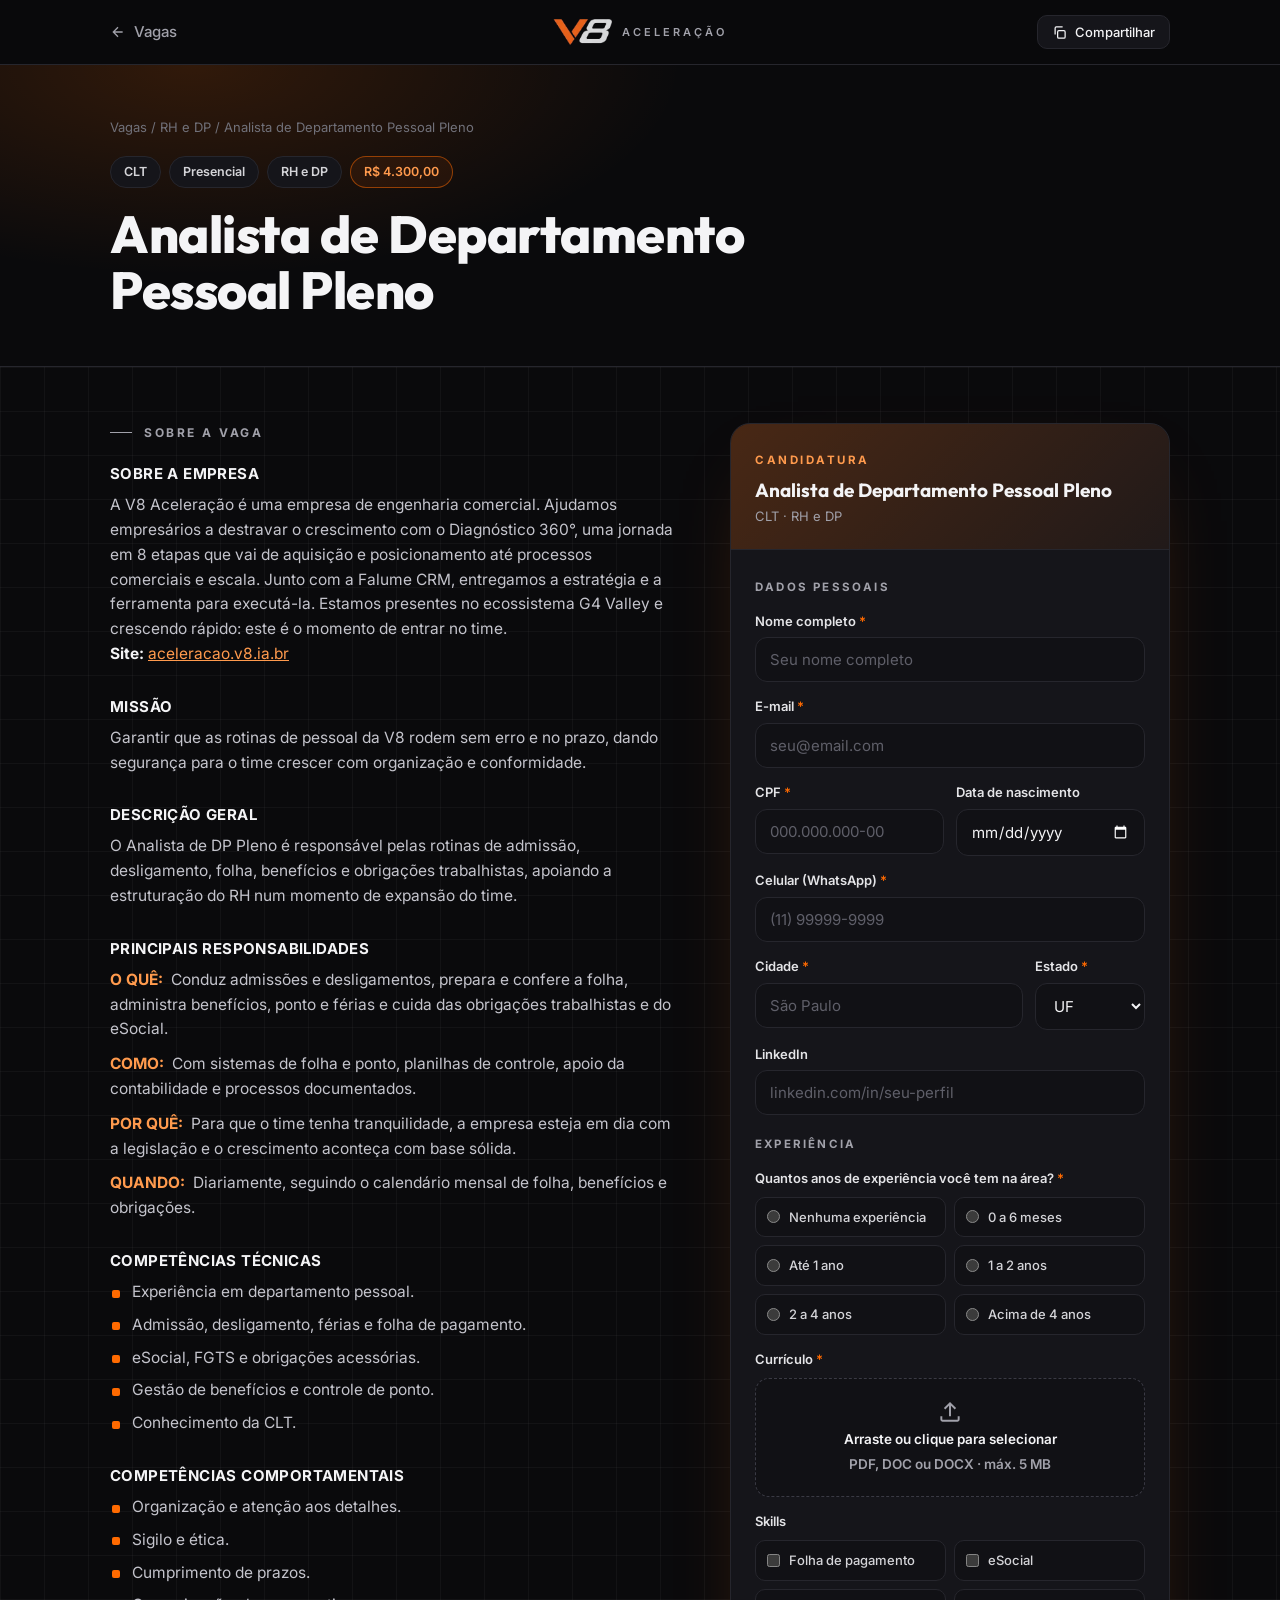
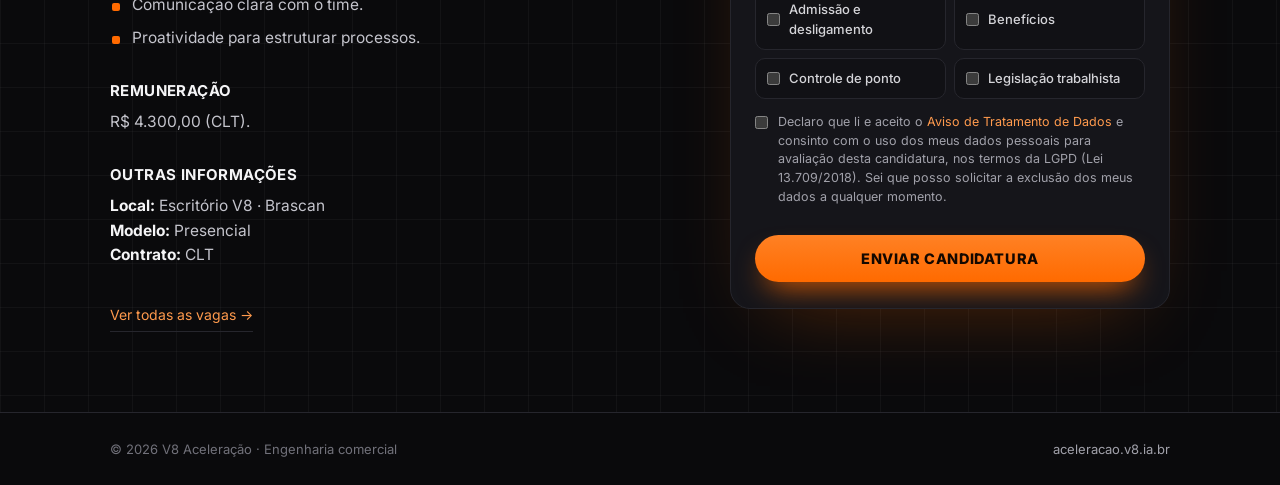
==== analista-dp/index.html @ d7477fa3 "8 vagas, busca e filtro por área Co-Authored-By: Claude Opus 5.5 <noreply@anthropic.com> Claude-Sess" ====
<!doctype html>
<html lang="pt-BR">
<head>
<meta charset="utf-8">
<meta name="viewport" content="width=device-width,initial-scale=1">
<title>Analista de Departamento Pessoal Pleno · Vagas V8</title>
<meta name="description" content="Cuide das rotinas de pessoal de um time que está crescendo rápido.">
<meta property="og:type" content="website">
<meta property="og:title" content="Analista de Departamento Pessoal Pleno · Vagas V8">
<meta property="og:description" content="Cuide das rotinas de pessoal de um time que está crescendo rápido.">
<meta property="og:url" content="https://vagas.v8.ia.br/analista-dp/">
<meta property="og:image" content="https://vagas.v8.ia.br/assets/v8-logo.png">
<link rel="canonical" href="https://vagas.v8.ia.br/analista-dp/">
<meta name="theme-color" content="#0a0a0c">
<link rel="icon" href="/assets/v8-logo.png">
<link rel="preconnect" href="https://fonts.googleapis.com"><link rel="preconnect" href="https://fonts.gstatic.com" crossorigin>
<link href="https://fonts.googleapis.com/css2?family=Outfit:wght@500;600;700;800&family=Inter:wght@400;500;600;700&display=swap" rel="stylesheet">
<link rel="stylesheet" href="/assets/vagas.css">
</head>
<body>
<header class="top"><div class="wrap">
  <a class="back" href="/" id="back"><svg width="16" height="16" viewBox="0 0 24 24" fill="none" stroke="currentColor" stroke-width="2"><path d="M19 12H5M12 19l-7-7 7-7"/></svg>Vagas</a>
  <a class="brand" href="https://aceleracao.v8.ia.br/"><img src="/assets/v8-logo.png" alt="V8"><span>ACELERAÇÃO</span></a>
  <button class="share" id="share" type="button"><svg width="15" height="15" viewBox="0 0 24 24" fill="none" stroke="currentColor" stroke-width="2"><rect x="9" y="9" width="12" height="12" rx="2"/><path d="M5 15V5a2 2 0 0 1 2-2h10"/></svg><span>Compartilhar</span></button>
</div></header>

<div id="app"></div>

<footer><div class="wrap"><span>© <span id="yr"></span> V8 Aceleração · Engenharia comercial</span><a href="https://aceleracao.v8.ia.br/">aceleracao.v8.ia.br</a></div></footer>

<div class="modal" id="lgpdModal" role="dialog" aria-modal="true"><div>
  <h3>Aviso de tratamento de dados</h3>
  <p>A V8 Aceleração usa os dados informados neste formulário (nome, e-mail, CPF, data de nascimento, celular, cidade, estado, experiência, habilidades e currículo) exclusivamente para avaliar sua candidatura e entrar em contato sobre o processo seletivo.</p>
  <p>Os dados ficam armazenados em ambiente seguro, com acesso restrito ao time responsável pela seleção, e não são compartilhados com terceiros.</p>
  <p>Você pode pedir acesso, correção ou exclusão dos seus dados a qualquer momento, nos termos da LGPD (Lei 13.709/2018).</p>
  <button type="button" id="lgpdClose">Entendi</button>
</div></div>
<div class="toast" id="toast"></div>

<script>window.VAGA_SLUG = "analista-dp"</script>
<script src="/assets/vagas-data.js"></script>
<script src="/assets/vagas.js"></script>
</body>
</html>
---- assets/vagas.css ----
:root{color-scheme:dark;--bg:#0a0a0c;--bg2:#111115;--card:#15151a;--line:#26262d;--tx:#f4f4f6;--mu:#a1a1aa;--fa:#71717a;--or:#ff6a00;--or2:#ff9a4d;--err:#f87171;--ok:#34d399}
*{box-sizing:border-box;margin:0;padding:0}
html{scroll-behavior:smooth}
body{background:var(--bg);color:var(--tx);font:16px/1.6 Inter,system-ui,sans-serif;-webkit-font-smoothing:antialiased}
a{color:inherit}
.wrap{max-width:1100px;margin:0 auto;padding:0 20px}
.grid-bg{background-image:linear-gradient(rgba(255,255,255,.035) 1px,transparent 1px),linear-gradient(90deg,rgba(255,255,255,.035) 1px,transparent 1px);background-size:44px 44px}
header.top{position:sticky;top:0;z-index:20;background:rgba(10,10,12,.85);backdrop-filter:blur(12px);border-bottom:1px solid var(--line)}
header.top .wrap{display:grid;grid-template-columns:1fr auto 1fr;align-items:center;height:64px}
.back{display:inline-flex;gap:8px;align-items:center;text-decoration:none;color:var(--mu);font-size:15px;font-weight:500}
.back:hover{color:var(--tx)}
.brand{display:flex;align-items:center;gap:10px;text-decoration:none}
.brand img{height:26px}
.brand span{font:600 11px Inter;letter-spacing:3px;color:var(--mu)}
.share{justify-self:end;display:inline-flex;gap:8px;align-items:center;background:var(--card);border:1px solid var(--line);color:var(--tx);border-radius:10px;padding:8px 14px;font:500 13px Inter;cursor:pointer}
.share:hover{border-color:var(--or)}
.hero{border-bottom:1px solid var(--line);background:radial-gradient(700px 300px at 15% 0%,rgba(255,106,0,.16),transparent 70%)}
.hero .wrap{padding-top:52px;padding-bottom:48px}
.crumb{font-size:13px;color:var(--fa);margin-bottom:18px}
.crumb a{text-decoration:none}.crumb a:hover{color:var(--tx)}
.chips{display:flex;flex-wrap:wrap;gap:8px;margin-bottom:18px}
.chip{border:1px solid var(--line);background:var(--card);border-radius:999px;padding:5px 13px;font-size:12.5px;font-weight:600;color:#d4d4d8}
.chip.o{border-color:rgba(255,106,0,.5);color:var(--or2);background:rgba(255,106,0,.08)}
h1{font:800 clamp(32px,5vw,52px)/1.08 Outfit,sans-serif;letter-spacing:-.5px;max-width:760px}
h1 em{font-style:normal;color:var(--or)}
.main .wrap{display:grid;grid-template-columns:1fr 440px;gap:56px;padding-top:56px;padding-bottom:80px;align-items:start}
.eyebrow{display:flex;align-items:center;gap:12px;font-size:12px;font-weight:700;letter-spacing:2.5px;text-transform:uppercase;color:var(--mu);margin-bottom:22px}
.eyebrow:before{content:"";width:22px;height:1px;background:var(--mu)}
.desc h3{font:700 15px Inter;letter-spacing:.4px;text-transform:uppercase;color:var(--tx);margin:30px 0 10px}
.desc h3:first-of-type{margin-top:0}
.desc p,.desc li{color:#c4c4cc;font-size:15.5px}
.desc ul{list-style:none;display:grid;gap:8px}
.desc li{position:relative;padding-left:22px}
.desc li:before{content:"";position:absolute;left:2px;top:.62em;width:8px;height:8px;border-radius:2px;background:var(--or)}
.desc .w{display:grid;gap:10px}
.desc .w p b{color:var(--or2);font-weight:700;margin-right:4px}
.desc a{color:var(--or2)}
.more{display:inline-flex;margin-top:36px;gap:8px;align-items:center;color:var(--mu);font-size:14px;text-decoration:none;border-bottom:1px solid var(--line);padding-bottom:4px}
.more:hover{color:var(--tx)}
/* form */
.apply{position:sticky;top:88px;background:var(--card);border:1px solid var(--line);border-radius:20px;overflow:hidden;box-shadow:0 30px 80px -40px rgba(255,106,0,.35)}
.apply-h{padding:22px 24px;background:linear-gradient(135deg,rgba(255,106,0,.22),rgba(255,106,0,.05));border-bottom:1px solid var(--line)}
.apply-h small{font-size:11.5px;font-weight:700;letter-spacing:2.5px;color:var(--or2)}
.apply-h h2{font:700 19px/1.3 Outfit;margin:6px 0 4px}
.apply-h p{font-size:13px;color:var(--mu)}
form{padding:22px 24px 26px;display:grid;gap:14px}
.sec{font-size:11.5px;font-weight:700;letter-spacing:2.2px;text-transform:uppercase;color:var(--mu);margin-top:6px}
label.f{display:block;font-size:13px;font-weight:600;color:#e4e4e7}
label.f>input,label.f>select{margin-top:6px}
label.f>.opts,label.f>.drop{margin-top:8px}
label.f i{color:var(--or);font-style:normal}
input[type=text],input[type=email],input[type=tel],input[type=date],input[type=url],select{width:100%;background:var(--bg2);border:1px solid var(--line);border-radius:12px;color:var(--tx);font:15px Inter;padding:12px 14px;outline:none;transition:border-color .15s}
input:focus,select:focus{border-color:var(--or)}
input::placeholder{color:#5f5f69}
.row{display:grid;grid-template-columns:1fr 1fr;gap:12px}
.row.c{grid-template-columns:1fr 110px}
.opts{display:grid;grid-template-columns:1fr 1fr;gap:8px}
.opt{display:flex;align-items:center;gap:9px;background:var(--bg2);border:1px solid var(--line);border-radius:10px;padding:9px 11px;font-size:13px;font-weight:500;color:#d4d4d8;cursor:pointer}
.opt:has(input:checked){border-color:var(--or);background:rgba(255,106,0,.1);color:var(--tx)}
.opt input{accent-color:var(--or)}
.drop{display:grid;place-items:center;text-align:center;gap:4px;border:1.5px dashed #3a3a44;border-radius:14px;padding:20px;cursor:pointer;background:var(--bg2);font-size:13.5px;color:var(--mu)}
.drop b{color:var(--tx);font-weight:600}
.drop.on{border-color:var(--or);background:rgba(255,106,0,.07)}
.drop.has b{color:var(--or2)}
.drop input{display:none}
.lgpd{display:flex;align-items:flex-start;gap:10px;font-size:12.5px;line-height:1.5;color:var(--mu);cursor:pointer}
.lgpd input{margin-top:3px;accent-color:var(--or);flex-shrink:0}
.lgpd a{color:var(--or2);cursor:pointer}
.err{font-size:12.5px;color:var(--err);min-height:0}
button.go{background:linear-gradient(180deg,#ff8124,var(--or));color:#140800;border:0;border-radius:999px;padding:15px;font:800 14.5px Inter;letter-spacing:.6px;text-transform:uppercase;cursor:pointer;box-shadow:0 14px 30px -12px var(--or)}
button.go:disabled{opacity:.6;cursor:wait}
.done{padding:40px 26px;text-align:center;display:none}
.done .ic{width:58px;height:58px;border-radius:50%;background:rgba(52,211,153,.12);display:grid;place-items:center;margin:0 auto 14px;color:var(--ok)}
.done h3{font:700 22px Outfit;margin-bottom:6px}
.done p{color:var(--mu);font-size:14.5px}
.lead{max-width:640px;color:#c4c4cc;font-size:17px;margin-top:16px}
.main .wrap.one{display:block}
.wrap.one>*{max-width:960px}
.lhead{display:flex;justify-content:space-between;align-items:center;gap:16px;margin-bottom:18px;flex-wrap:wrap}
.lhead h2{font:700 22px Outfit}.lhead h2 span{color:var(--mu);font:500 15px Inter}
.search{display:flex;align-items:center;gap:8px;background:var(--card);border:1px solid var(--line);border-radius:12px;padding:0 12px;color:var(--mu);width:280px;max-width:100%}
.search:focus-within{border-color:var(--or)}
.search input{background:none;border:0;outline:none;color:var(--tx);font:14px Inter;padding:11px 0;width:100%}
.filters{display:flex;gap:8px;flex-wrap:wrap;margin-bottom:20px}
.flt{background:var(--card);border:1px solid var(--line);color:#d4d4d8;border-radius:999px;padding:8px 15px;font:600 12.5px Inter;letter-spacing:.3px;cursor:pointer}
.flt:hover{border-color:#44444d}
.flt.on{border-color:var(--or);color:#140800;background:var(--or)}
.list{display:grid;gap:10px}
.vrow{display:grid;grid-template-columns:auto 1fr auto;gap:18px;align-items:center;background:var(--card);border:1px solid var(--line);border-radius:16px;padding:18px 22px;text-decoration:none;transition:border-color .15s,transform .15s}
.vrow:hover{border-color:var(--or);transform:translateY(-1px)}
.vrow:hover .arr{color:var(--or);transform:translateX(3px)}
.ico{width:42px;height:42px;border-radius:12px;display:grid;place-items:center;background:rgba(255,106,0,.1);border:1px solid rgba(255,106,0,.3);color:var(--or2)}
.vt{display:flex;align-items:center;gap:8px;flex-wrap:wrap}
.vt h3{font:700 17px/1.3 Outfit;margin-right:4px}
.tag{font-size:11px;font-weight:600;border:1px solid var(--line);background:var(--bg2);border-radius:6px;padding:2px 7px;color:#d4d4d8}
.vm{font-size:12.5px;color:var(--mu);margin-top:4px;letter-spacing:.3px}.vm i{font-style:normal;margin:0 4px}.vm b{color:var(--or2);font-weight:600}
.vb p{font-size:13.5px;color:#8b8b95;margin-top:4px}
.arr{color:var(--mu);transition:transform .15s,color .15s}
.empty{display:none;text-align:center;color:var(--mu);padding:30px 0}
.talent{margin-top:28px;border:1px dashed #3a3a44;border-radius:18px;padding:22px 26px}
.talent h3{font:700 18px Outfit;margin-bottom:4px}.talent p{color:var(--mu);font-size:14.5px}.talent a{color:var(--or2)}
@media(max-width:640px){.vrow{grid-template-columns:1fr auto;padding:16px}.ico{display:none}.search{width:100%}}
.modal{position:fixed;inset:0;background:rgba(0,0,0,.7);display:none;place-items:center;padding:20px;z-index:50}
.modal.on{display:grid}
.modal div{max-width:560px;background:var(--card);border:1px solid var(--line);border-radius:18px;padding:26px;font-size:14px;color:#c4c4cc;max-height:85vh;overflow:auto}
.modal h3{font:700 19px Outfit;color:var(--tx);margin-bottom:12px}
.modal p{margin-bottom:10px}
.modal button{margin-top:6px;background:var(--or);border:0;border-radius:10px;padding:10px 18px;font-weight:700;cursor:pointer}
footer{border-top:1px solid var(--line);padding:26px 0;font-size:13px;color:var(--fa)}
footer .wrap{display:flex;justify-content:space-between;gap:12px;flex-wrap:wrap}
footer a{text-decoration:none;color:var(--mu)}
.toast{position:fixed;left:50%;bottom:24px;transform:translateX(-50%);background:#222;border:1px solid var(--line);padding:10px 16px;border-radius:10px;font-size:13.5px;opacity:0;transition:opacity .2s;pointer-events:none}
.toast.on{opacity:1}
@media(max-width:900px){.main .wrap{grid-template-columns:1fr;gap:40px;padding-top:40px}.apply{position:static}}
@media(max-width:520px){.brand span{display:none}.share span{display:none}.row,.opts{grid-template-columns:1fr}.row.c{grid-template-columns:1fr 96px}form,.apply-h{padding-left:18px;padding-right:18px}}
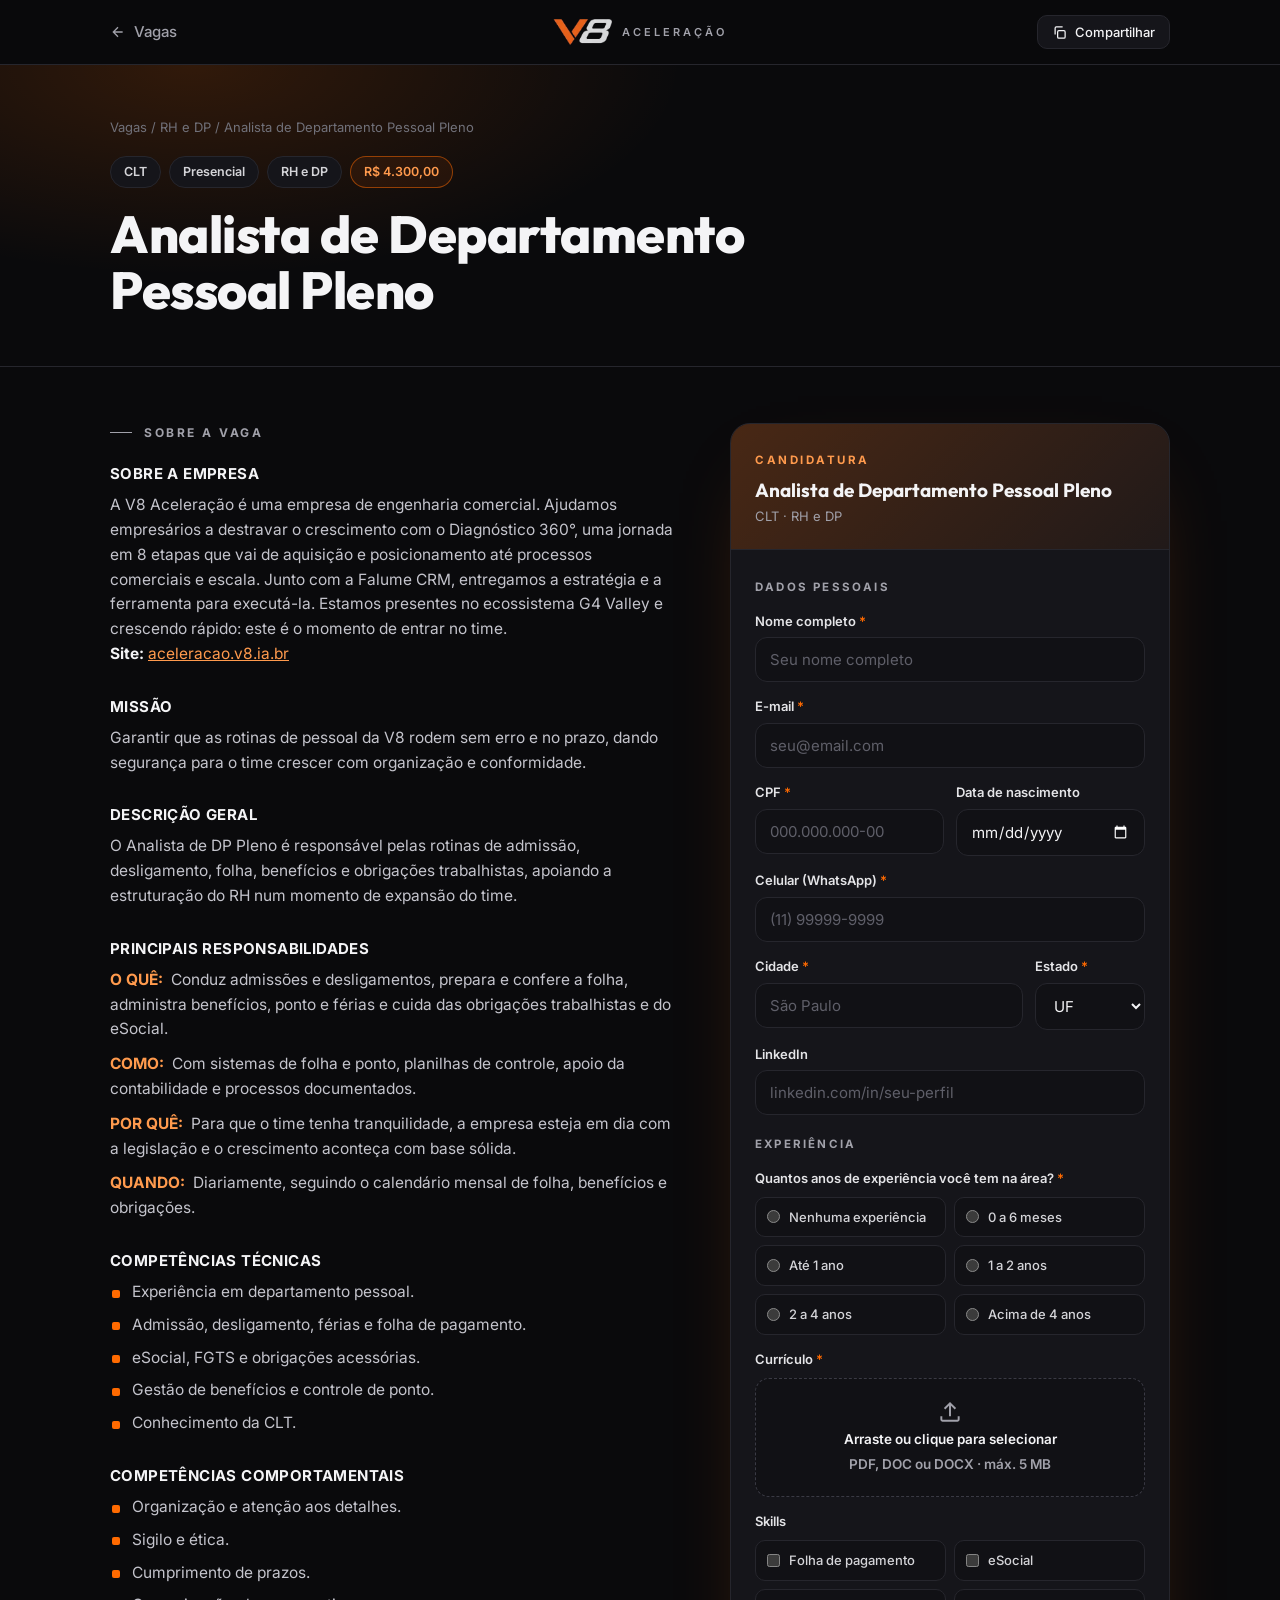
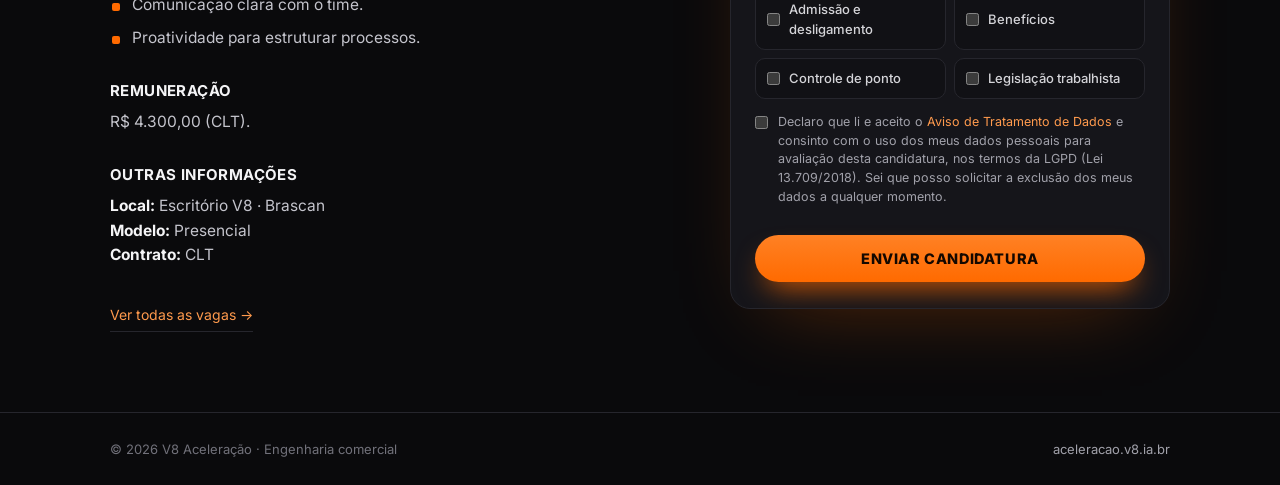
==== commit a234113e: "Pôster Time V8, fundo sem quadriculado e novos salários (SDR, Social Seller, Social Media) Co-Author" ====
--- a/analista-dp/index.html
+++ b/analista-dp/index.html
@@ -39,6 +39,7 @@
 
 <script>window.VAGA_SLUG = "analista-dp"</script>
 <script src="/assets/vagas-data.js"></script>
+<script src="/assets/hero.js"></script>
 <script src="/assets/vagas.js"></script>
 </body>
 </html>
--- a/assets/vagas.css
+++ b/assets/vagas.css
@@ -4,7 +4,7 @@
 body{background:var(--bg);color:var(--tx);font:16px/1.6 Inter,system-ui,sans-serif;-webkit-font-smoothing:antialiased}
 a{color:inherit}
 .wrap{max-width:1100px;margin:0 auto;padding:0 20px}
-.grid-bg{background-image:linear-gradient(rgba(255,255,255,.035) 1px,transparent 1px),linear-gradient(90deg,rgba(255,255,255,.035) 1px,transparent 1px);background-size:44px 44px}
+
 header.top{position:sticky;top:0;z-index:20;background:rgba(10,10,12,.85);backdrop-filter:blur(12px);border-bottom:1px solid var(--line)}
 header.top .wrap{display:grid;grid-template-columns:1fr auto 1fr;align-items:center;height:64px}
 .back{display:inline-flex;gap:8px;align-items:center;text-decoration:none;color:var(--mu);font-size:15px;font-weight:500}
@@ -113,3 +113,5 @@
 .toast.on{opacity:1}
 @media(max-width:900px){.main .wrap{grid-template-columns:1fr;gap:40px;padding-top:40px}.apply{position:static}}
 @media(max-width:520px){.brand span{display:none}.share span{display:none}.row,.opts{grid-template-columns:1fr}.row.c{grid-template-columns:1fr 96px}form,.apply-h{padding-left:18px;padding-right:18px}}
+.poster{background:#0d0604;border-bottom:1px solid var(--line);overflow:hidden}
+.poster svg{display:block;width:100%;height:clamp(250px,42vw,600px)}
